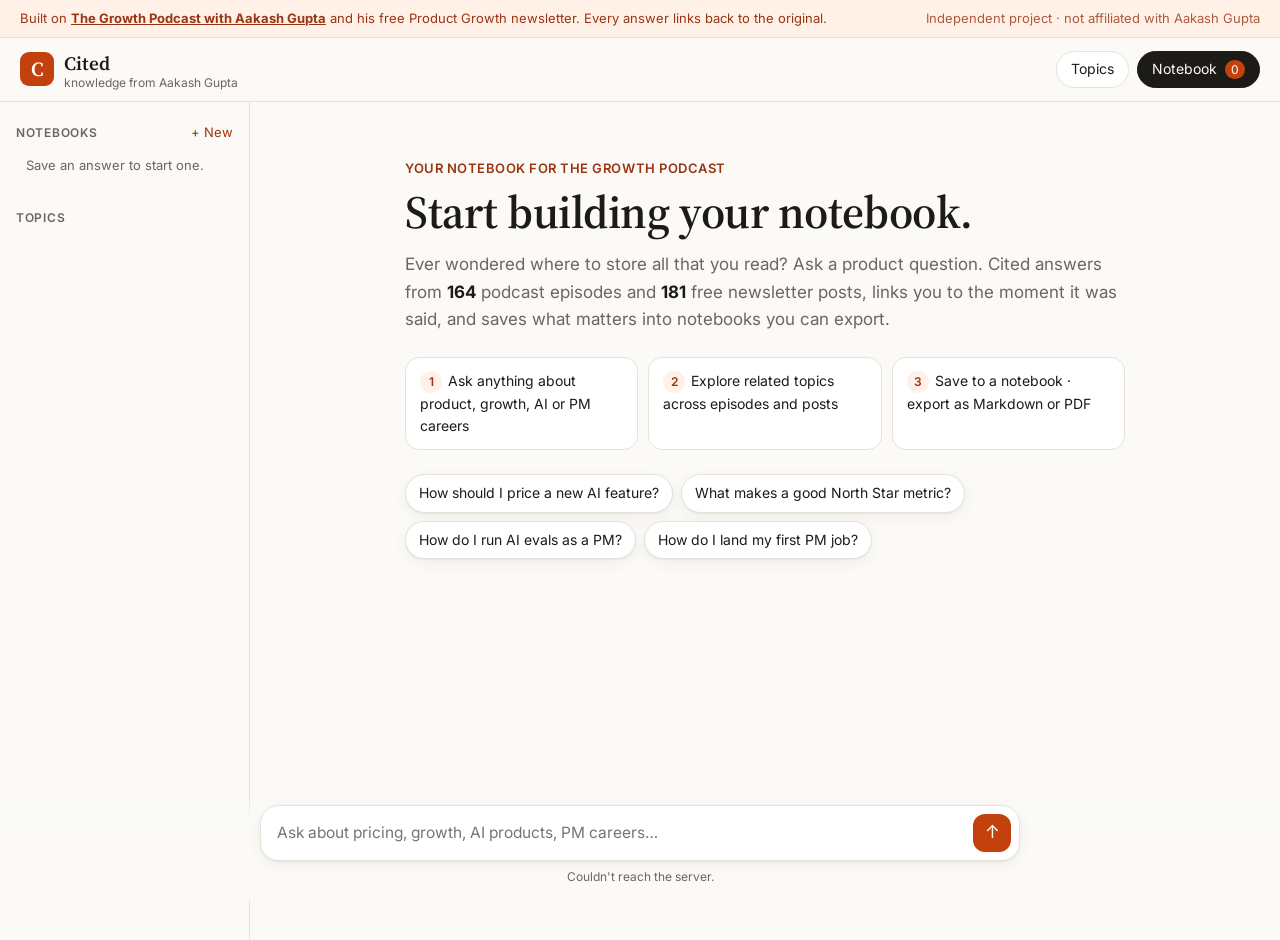
==== static/index.html @ a9e7f9dd "Add search, pre-generation pipeline, web app and Claude Code runbook - Hybrid search: BM25 + bge-sma" ====
<!doctype html>
<html lang="en">
<head>
  <meta charset="utf-8">
  <meta name="viewport" content="width=device-width, initial-scale=1">
  <title>Cited · knowledge from Aakash Gupta</title>
  <meta name="description" content="Ask product questions, get answers grounded in The Growth Podcast with Aakash Gupta and his free newsletter, and build notebooks you can export.">
  <link rel="preconnect" href="https://fonts.googleapis.com">
  <link href="https://fonts.googleapis.com/css2?family=Inter:wght@400;500;600;700&family=Source+Serif+4:opsz,wght@8..60,500;8..60,600&display=swap" rel="stylesheet">
  <link rel="stylesheet" href="/static/style.css">
</head>
<body>
  <div class="credit-bar" role="note">
    <span>Built on <a href="https://www.news.aakashg.com" target="_blank" rel="noopener"><strong>The Growth Podcast with Aakash Gupta</strong></a> and his free Product Growth newsletter. Every answer links back to the original.</span>
    <span class="credit-bar__aside">Independent project · not affiliated with Aakash Gupta</span>
  </div>

  <header class="topbar">
    <button class="icon-btn only-mobile" id="menuBtn" aria-label="Open menu">☰</button>
    <a class="brand" href="/" id="homeLink">
      <span class="brand__mark">C</span>
      <span class="brand__text"><span class="brand__name">Cited</span><span class="brand__sub">knowledge from Aakash Gupta</span></span>
    </a>
    <nav class="topbar__nav">
      <button class="pill-btn" id="topicsBtn">Topics</button>
      <button class="pill-btn pill-btn--primary" id="notebookBtn">Notebook <span class="count" id="nbCount">0</span></button>
    </nav>
  </header>

  <div class="layout">
    <aside class="sidebar" id="sidebar">
      <section>
        <div class="sidebar__head">
          <h2>Notebooks</h2>
          <button class="link-btn" id="newNotebookBtn">+ New</button>
        </div>
        <ul class="nb-list" id="nbList"></ul>
      </section>
      <section>
        <div class="sidebar__head"><h2>Topics</h2></div>
        <ul class="topic-list" id="topicList"></ul>
      </section>
    </aside>

    <main class="main" id="main">
      <section class="hero" id="hero">
        <p class="eyebrow">Your notebook for The Growth Podcast</p>
        <h1>Start building your notebook.</h1>
        <p class="hero__lede">Ever wondered where to store all that you read? Ask a product question. Cited answers from <strong id="statPods">164</strong> podcast episodes and <strong id="statPosts">181</strong> free newsletter posts, links you to the moment it was said, and saves what matters into notebooks you can export.</p>
        <div class="steps">
          <div class="step"><span>1</span>Ask anything about product, growth, AI or PM careers</div>
          <div class="step"><span>2</span>Explore related topics across episodes and posts</div>
          <div class="step"><span>3</span>Save to a notebook · export as Markdown or PDF</div>
        </div>
        <div class="starters" id="starters">
          <button class="chip">How should I price a new AI feature?</button>
          <button class="chip">What makes a good North Star metric?</button>
          <button class="chip">How do I run AI evals as a PM?</button>
          <button class="chip">How do I land my first PM job?</button>
        </div>
      </section>

      <section class="thread" id="thread" aria-live="polite"></section>
      <section class="topic-view" id="topicView" hidden></section>
    </main>

    <aside class="drawer" id="drawer" aria-label="Notebook" hidden>
      <div class="drawer__head">
        <input class="drawer__title" id="nbTitle" aria-label="Notebook name">
        <button class="icon-btn" id="closeDrawer" aria-label="Close notebook">✕</button>
      </div>
      <p class="drawer__meta" id="nbMeta"></p>
      <div class="drawer__entries" id="nbEntries"></div>
      <div class="drawer__foot">
        <button class="btn" id="exportMd">Export Markdown</button>
        <button class="btn btn--primary" id="exportPdf">Export PDF</button>
      </div>
      <p class="drawer__hint">Notebooks are saved in this browser. Export to keep a copy in Google Drive, Notion or your files.</p>
    </aside>
  </div>

  <form class="composer" id="composer">
    <div class="composer__inner">
      <textarea id="input" rows="1" placeholder="Ask about pricing, growth, AI products, PM careers…" aria-label="Your question" maxlength="1000"></textarea>
      <button class="send" type="submit" aria-label="Ask">↑</button>
    </div>
    <p class="composer__note" id="modeNote"></p>
  </form>

  <dialog class="dialog" id="saveDialog">
    <form method="dialog">
      <h3>Save to notebook</h3>
      <div id="saveChoices" class="save-choices"></div>
      <label class="field">Or start a new one<input id="newNbName" placeholder="e.g. Pricing research"></label>
      <menu>
        <button value="cancel" class="btn">Cancel</button>
        <button value="ok" class="btn btn--primary" id="saveConfirm">Save</button>
      </menu>
    </form>
  </dialog>

  <div class="toast" id="toast" role="status" hidden></div>
  <script src="/static/app.js"></script>
</body>
</html>
---- static/style.css ----
:root {
  --bg: #fbfaf7;
  --surface: #ffffff;
  --surface-2: #f3f1ec;
  --border: #e6e2da;
  --text: #1d1b18;
  --muted: #6b665e;
  --accent: #c2410c;
  --accent-soft: #fff1e8;
  --accent-text: #9a3412;
  --link: #1d5fa6;
  --ok: #15803d; --ok-soft: #e9f7ee;
  --warn: #b45309; --warn-soft: #fef5e4;
  --bad: #b91c1c; --bad-soft: #fdecec;
  --shadow: 0 1px 2px rgba(30, 25, 15, .06), 0 4px 16px rgba(30, 25, 15, .05);
  --radius: 14px;
  --serif: "Source Serif 4", Georgia, serif;
  --sans: Inter, system-ui, -apple-system, "Segoe UI", sans-serif;
  color-scheme: light;
}
@media (prefers-color-scheme: dark) {
  :root:not([data-theme="light"]) {
    --bg: #151412; --surface: #1d1c19; --surface-2: #26241f; --border: #34312b;
    --text: #f1eee8; --muted: #a39d92; --accent: #fb923c; --accent-soft: #3a2416; --accent-text: #fdba74;
    --link: #7cb4f0; --ok: #4ade80; --ok-soft: #173322; --warn: #fbbf24; --warn-soft: #382c12;
    --bad: #f87171; --bad-soft: #3b1a1a; --shadow: 0 1px 2px rgba(0,0,0,.4); color-scheme: dark;
  }
}
:root[data-theme="dark"] {
  --bg: #151412; --surface: #1d1c19; --surface-2: #26241f; --border: #34312b;
  --text: #f1eee8; --muted: #a39d92; --accent: #fb923c; --accent-soft: #3a2416; --accent-text: #fdba74;
  --link: #7cb4f0; --ok: #4ade80; --ok-soft: #173322; --warn: #fbbf24; --warn-soft: #382c12;
  --bad: #f87171; --bad-soft: #3b1a1a; --shadow: 0 1px 2px rgba(0,0,0,.4); color-scheme: dark;
}

* { box-sizing: border-box; }
html, body { margin: 0; }
body { background: var(--bg); color: var(--text); font: 15px/1.6 var(--sans); min-height: 100vh; }
a { color: var(--link); }
button { font: inherit; color: inherit; cursor: pointer; }
[hidden] { display: none !important; }

.credit-bar {
  display: flex; flex-wrap: wrap; gap: 4px 16px; justify-content: space-between;
  padding: 8px 20px; background: var(--accent-soft); color: var(--accent-text); font-size: 13px;
  border-bottom: 1px solid var(--border);
}
.credit-bar a { color: inherit; }
.credit-bar__aside { opacity: .8; }

.topbar {
  position: sticky; top: 0; z-index: 20; display: flex; align-items: center; gap: 12px;
  padding: 12px 20px; background: color-mix(in srgb, var(--bg) 92%, transparent);
  backdrop-filter: blur(8px); border-bottom: 1px solid var(--border);
}
.brand { display: flex; align-items: center; gap: 10px; text-decoration: none; color: var(--text); }
.brand__mark {
  width: 34px; height: 34px; border-radius: 9px; display: grid; place-items: center;
  background: var(--accent); color: #fff; font: 600 20px var(--serif);
}
.brand__text { display: flex; flex-direction: column; line-height: 1.1; }
.brand__name { font: 600 19px var(--serif); }
.brand__sub { font-size: 12px; color: var(--muted); }
.topbar__nav { margin-left: auto; display: flex; gap: 8px; }
.pill-btn {
  border: 1px solid var(--border); background: var(--surface); padding: 6px 14px; border-radius: 999px; font-size: 14px;
}
.pill-btn--primary { background: var(--text); color: var(--bg); border-color: var(--text); }
.count { display: inline-block; min-width: 20px; padding: 0 6px; margin-left: 4px; border-radius: 999px; background: var(--accent); color: #fff; font-size: 12px; }
.icon-btn { border: 0; background: transparent; font-size: 18px; padding: 4px 8px; border-radius: 8px; }
.icon-btn:hover { background: var(--surface-2); }
.link-btn { border: 0; background: none; color: var(--accent-text); font-size: 13px; padding: 0; }

.layout { display: grid; grid-template-columns: 250px minmax(0, 1fr); max-width: 1280px; margin: 0 auto; }
.layout.with-drawer { grid-template-columns: 250px minmax(0, 1fr) 360px; }

.sidebar { padding: 20px 16px 140px; border-right: 1px solid var(--border); position: sticky; top: 62px; height: calc(100vh - 62px); overflow-y: auto; }
.sidebar section + section { margin-top: 28px; }
.sidebar__head { display: flex; justify-content: space-between; align-items: baseline; margin-bottom: 8px; }
.sidebar h2 { font-size: 12px; letter-spacing: .06em; text-transform: uppercase; color: var(--muted); margin: 0; font-weight: 600; }
.nb-list, .topic-list { list-style: none; padding: 0; margin: 0; }
.nb-list button, .topic-list button {
  width: 100%; text-align: left; border: 0; background: none; padding: 7px 10px; border-radius: 8px;
  display: flex; justify-content: space-between; gap: 8px; font-size: 14px;
}
.nb-list button:hover, .topic-list button:hover { background: var(--surface-2); }
.nb-list button.active { background: var(--accent-soft); color: var(--accent-text); font-weight: 500; }
.topic-list small, .nb-list small { color: var(--muted); }
.empty-note { color: var(--muted); font-size: 13px; padding: 4px 10px; }

.main { padding: 32px 32px 180px; min-width: 0; }

.hero { max-width: 720px; margin: 24px auto 0; }
.eyebrow { color: var(--accent-text); font-weight: 600; font-size: 13px; letter-spacing: .04em; text-transform: uppercase; margin: 0 0 8px; }
.hero h1 { font: 600 clamp(32px, 5vw, 46px)/1.1 var(--serif); margin: 0 0 14px; letter-spacing: -.01em; }
.hero__lede { font-size: 17px; color: var(--muted); margin: 0 0 24px; }
.hero__lede strong { color: var(--text); }
.steps { display: grid; grid-template-columns: repeat(3, 1fr); gap: 10px; margin-bottom: 24px; }
.step { background: var(--surface); border: 1px solid var(--border); border-radius: var(--radius); padding: 12px 14px; font-size: 14px; }
.step span { display: inline-grid; place-items: center; width: 22px; height: 22px; border-radius: 50%; background: var(--accent-soft); color: var(--accent-text); font-weight: 600; font-size: 12px; margin-right: 6px; }
.starters { display: flex; flex-wrap: wrap; gap: 8px; }
.chip {
  border: 1px solid var(--border); background: var(--surface); padding: 7px 13px; border-radius: 999px;
  font-size: 14px; text-align: left; box-shadow: var(--shadow);
}
.chip:hover { border-color: var(--accent); }
.chip--topic { background: var(--accent-soft); color: var(--accent-text); border-color: transparent; box-shadow: none; }

.thread { max-width: 760px; margin: 0 auto; }
.q { font: 600 22px/1.3 var(--serif); margin: 36px 0 12px; }
.card { background: var(--surface); border: 1px solid var(--border); border-radius: var(--radius); box-shadow: var(--shadow); padding: 18px 20px; }
.answer-head { display: flex; flex-wrap: wrap; align-items: center; gap: 8px; margin-bottom: 10px; }
.conf { font-size: 12px; font-weight: 600; padding: 3px 10px; border-radius: 999px; }
.conf--high { background: var(--ok-soft); color: var(--ok); }
.conf--medium { background: var(--warn-soft); color: var(--warn); }
.conf--low { background: var(--bad-soft); color: var(--bad); }
.tag { font-size: 12px; color: var(--muted); }
.answer { font-size: 15.5px; }
.answer p { margin: 0 0 10px; }
.answer ul { margin: 0 0 10px; padding-left: 20px; }
.cite {
  display: inline-grid; place-items: center; min-width: 20px; height: 18px; padding: 0 5px; margin: 0 1px;
  border-radius: 5px; background: var(--surface-2); color: var(--accent-text); font-size: 11px; font-weight: 600;
  border: 0; vertical-align: 2px;
}
.cite:hover { background: var(--accent-soft); }
.cursor::after { content: "▍"; animation: blink 1s steps(2) infinite; color: var(--accent); }
@keyframes blink { 50% { opacity: 0; } }
.notice { border-radius: 10px; padding: 10px 12px; font-size: 14px; margin: 10px 0; }
.notice--warn { background: var(--warn-soft); color: var(--warn); }
.notice--info { background: var(--surface-2); color: var(--muted); }
.notice button { border: 0; background: none; color: var(--link); text-decoration: underline; padding: 0; }

.sources-title { font-size: 12px; letter-spacing: .06em; text-transform: uppercase; color: var(--muted); font-weight: 600; margin: 18px 0 8px; }
.sources { display: grid; gap: 8px; }
.src { border: 1px solid var(--border); border-radius: 12px; padding: 12px 14px; background: var(--bg); }
.src.flash { outline: 2px solid var(--accent); }
.src__top { display: flex; gap: 8px; align-items: flex-start; }
.src__n { flex: none; width: 22px; height: 22px; border-radius: 6px; background: var(--surface-2); display: grid; place-items: center; font-size: 12px; font-weight: 600; }
.src__title { font-weight: 600; font-size: 14px; line-height: 1.35; }
.src__meta { font-size: 12.5px; color: var(--muted); }
.src__kind { font-size: 11px; font-weight: 600; text-transform: uppercase; letter-spacing: .05em; color: var(--accent-text); }
.src__text { font-size: 14px; color: var(--muted); margin: 8px 0 8px 30px; display: -webkit-box; -webkit-line-clamp: 3; -webkit-box-orient: vertical; overflow: hidden; }
.src__text.open { -webkit-line-clamp: unset; }
.src__actions { display: flex; flex-wrap: wrap; gap: 6px 14px; margin-left: 30px; font-size: 13px; }
.src__actions a, .src__actions button { border: 0; background: none; padding: 0; color: var(--link); text-decoration: none; font-size: 13px; }
.src__actions a:hover, .src__actions button:hover { text-decoration: underline; }

.followup { margin-top: 14px; display: grid; gap: 10px; }
.followup .card { padding: 14px 16px; }
.followup h4 { margin: 0 0 8px; font-size: 14px; }
.followup .chips { display: flex; flex-wrap: wrap; gap: 6px; }
.followup .chip { box-shadow: none; font-size: 13.5px; }
.save-row { display: flex; flex-wrap: wrap; gap: 8px; align-items: center; }
.btn { border: 1px solid var(--border); background: var(--surface); padding: 7px 14px; border-radius: 10px; font-size: 14px; }
.btn:hover { border-color: var(--muted); }
.btn--primary { background: var(--accent); border-color: var(--accent); color: #fff; }
.btn--primary:hover { filter: brightness(1.05); border-color: var(--accent); }
.btn--ghost { border-color: transparent; background: none; color: var(--muted); }
.more-list { margin: 6px 0 0; padding: 0; list-style: none; font-size: 14px; }
.more-list li { padding: 3px 0; }

.topic-view { max-width: 760px; margin: 0 auto; }
.topic-view h1 { font: 600 34px/1.15 var(--serif); margin: 8px 0 6px; }
.topic-view .desc { color: var(--muted); margin: 0 0 16px; }
.topic-actions { display: flex; flex-wrap: wrap; gap: 8px; margin-bottom: 20px; }
.persp { margin: 0 0 12px; }
.persp p { margin: 0 0 4px; }

.drawer {
  border-left: 1px solid var(--border); background: var(--surface); position: sticky; top: 62px;
  height: calc(100vh - 62px); display: flex; flex-direction: column; padding: 16px;
}
.drawer__head { display: flex; gap: 6px; align-items: center; }
.drawer__title { flex: 1; font: 600 18px var(--serif); border: 1px solid transparent; background: none; padding: 4px 6px; border-radius: 8px; color: var(--text); min-width: 0; }
.drawer__title:hover, .drawer__title:focus { border-color: var(--border); outline: none; }
.drawer__meta { font-size: 12.5px; color: var(--muted); margin: 2px 6px 10px; }
.drawer__entries { flex: 1; overflow-y: auto; display: grid; gap: 10px; align-content: start; padding-bottom: 12px; }
.entry { border: 1px solid var(--border); border-radius: 12px; padding: 10px 12px; background: var(--bg); font-size: 13.5px; }
.entry__kind { font-size: 11px; text-transform: uppercase; letter-spacing: .05em; color: var(--accent-text); font-weight: 600; }
.entry__title { font-weight: 600; margin: 2px 0 4px; }
.entry__body { color: var(--muted); display: -webkit-box; -webkit-line-clamp: 4; -webkit-box-orient: vertical; overflow: hidden; }
.entry textarea { width: 100%; margin-top: 6px; border: 1px solid var(--border); border-radius: 8px; padding: 6px 8px; font: inherit; font-size: 13px; background: var(--surface); color: var(--text); resize: vertical; }
.entry__actions { display: flex; justify-content: flex-end; }
.entry__actions button { border: 0; background: none; color: var(--muted); font-size: 12px; }
.drawer__foot { display: grid; grid-template-columns: 1fr 1fr; gap: 8px; padding-top: 10px; border-top: 1px solid var(--border); }
.drawer__hint { font-size: 12px; color: var(--muted); margin: 8px 2px 0; }
.drawer__empty { color: var(--muted); font-size: 14px; padding: 18px 6px; text-align: center; }

.composer { position: fixed; left: 0; right: 0; bottom: 0; padding: 12px 16px 14px; background: linear-gradient(to top, var(--bg) 70%, transparent); z-index: 15; }
.composer__inner {
  max-width: 760px; margin: 0 auto; display: flex; gap: 8px; align-items: flex-end;
  background: var(--surface); border: 1px solid var(--border); border-radius: 18px; padding: 8px 8px 8px 16px; box-shadow: var(--shadow);
}
.composer textarea { flex: 1; border: 0; outline: 0; resize: none; font: inherit; font-size: 15.5px; background: none; color: var(--text); padding: 6px 0; max-height: 160px; }
.send { width: 38px; height: 38px; border-radius: 12px; border: 0; background: var(--accent); color: #fff; font-size: 18px; flex: none; }
.send:disabled { opacity: .5; cursor: default; }
.composer__note { max-width: 760px; margin: 6px auto 0; text-align: center; font-size: 12px; color: var(--muted); }

.dialog { border: 1px solid var(--border); border-radius: var(--radius); background: var(--surface); color: var(--text); padding: 20px; width: min(420px, calc(100vw - 32px)); box-shadow: var(--shadow); }
.dialog::backdrop { background: rgba(20, 15, 10, .35); }
.dialog h3 { margin: 0 0 12px; font: 600 20px var(--serif); }
.save-choices { display: grid; gap: 6px; margin-bottom: 12px; max-height: 240px; overflow-y: auto; }
.save-choices label { display: flex; gap: 8px; align-items: center; padding: 8px 10px; border: 1px solid var(--border); border-radius: 10px; font-size: 14px; }
.field { display: grid; gap: 4px; font-size: 13px; color: var(--muted); }
.field input { border: 1px solid var(--border); border-radius: 10px; padding: 8px 10px; font: inherit; font-size: 14px; background: var(--bg); color: var(--text); }
.dialog menu { display: flex; justify-content: flex-end; gap: 8px; padding: 0; margin: 16px 0 0; }

.toast { position: fixed; bottom: 96px; left: 50%; transform: translateX(-50%); background: var(--text); color: var(--bg); padding: 9px 16px; border-radius: 999px; font-size: 14px; z-index: 50; }
.spinner { display: inline-block; width: 14px; height: 14px; border: 2px solid var(--border); border-top-color: var(--accent); border-radius: 50%; animation: spin .8s linear infinite; vertical-align: -2px; margin-right: 6px; }
@keyframes spin { to { transform: rotate(360deg); } }

.only-mobile { display: none; }
@media (max-width: 1100px) {
  .layout.with-drawer { grid-template-columns: 220px minmax(0, 1fr); }
  .drawer { position: fixed; right: 0; top: 0; bottom: 0; width: min(380px, 100vw); height: 100vh; z-index: 40; box-shadow: -8px 0 24px rgba(0,0,0,.12); }
}
@media (max-width: 760px) {
  .only-mobile { display: inline-block; }
  .layout, .layout.with-drawer { grid-template-columns: minmax(0, 1fr); }
  .sidebar { display: none; position: fixed; inset: 0 auto 0 0; width: 280px; z-index: 45; background: var(--surface); top: 0; height: 100vh; box-shadow: 8px 0 24px rgba(0,0,0,.12); }
  .sidebar.open { display: block; }
  .main { padding: 20px 16px 170px; }
  .steps { grid-template-columns: 1fr; }
  .brand__sub { display: none; }
  .credit-bar { padding: 8px 16px; }
  .topbar { padding: 10px 16px; }
  .src__text, .src__actions { margin-left: 0; }
}
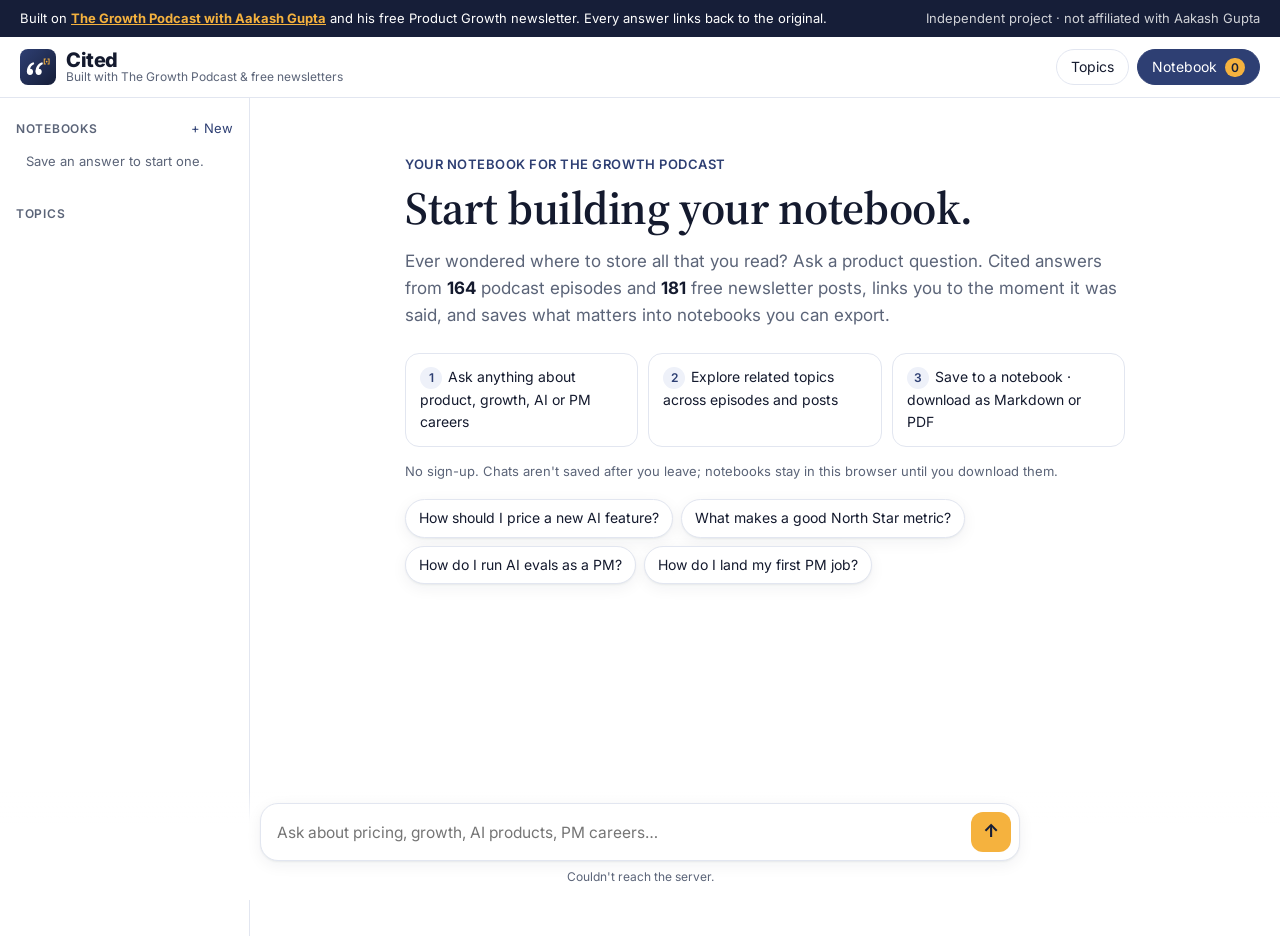
==== commit 3dcae7f4: "Add anonymous usage analytics and admin dashboard; navy-gold-white brand - Events: visit, ask (topic" ====
--- a/static/index.html
+++ b/static/index.html
@@ -8,18 +8,20 @@
   <link rel="preconnect" href="https://fonts.googleapis.com">
   <link href="https://fonts.googleapis.com/css2?family=Inter:wght@400;500;600;700&family=Source+Serif+4:opsz,wght@8..60,500;8..60,600&display=swap" rel="stylesheet">
   <link rel="stylesheet" href="/static/style.css">
+  <link rel="icon" type="image/svg+xml" href="/static/logo-mark.svg">
+  <meta name="theme-color" content="#161E38">
 </head>
 <body>
   <div class="credit-bar" role="note">
-    <span>Built on <a href="https://www.news.aakashg.com" target="_blank" rel="noopener"><strong>The Growth Podcast with Aakash Gupta</strong></a> and his free Product Growth newsletter. Every answer links back to the original.</span>
+    <span>Built on <a href="https://www.news.aakashg.com" target="_blank" rel="noopener"><strong>The Growth Podcast with Aakash Gupta</strong></a><span class="credit-bar__more"> and his free Product Growth newsletter. Every answer links back to the original</span>.</span>
     <span class="credit-bar__aside">Independent project · not affiliated with Aakash Gupta</span>
   </div>
 
   <header class="topbar">
     <button class="icon-btn only-mobile" id="menuBtn" aria-label="Open menu">☰</button>
     <a class="brand" href="/" id="homeLink">
-      <span class="brand__mark">C</span>
-      <span class="brand__text"><span class="brand__name">Cited</span><span class="brand__sub">knowledge from Aakash Gupta</span></span>
+      <img class="brand__mark" src="/static/logo-mark.svg" alt="" width="36" height="36">
+      <span class="brand__text"><span class="brand__name">Cited</span><span class="brand__sub">Built with The Growth Podcast &amp; free newsletters</span></span>
     </a>
     <nav class="topbar__nav">
       <button class="pill-btn" id="topicsBtn">Topics</button>
@@ -50,8 +52,9 @@
         <div class="steps">
           <div class="step"><span>1</span>Ask anything about product, growth, AI or PM careers</div>
           <div class="step"><span>2</span>Explore related topics across episodes and posts</div>
-          <div class="step"><span>3</span>Save to a notebook · export as Markdown or PDF</div>
+          <div class="step"><span>3</span>Save to a notebook · download as Markdown or PDF</div>
         </div>
+        <p class="hero__note">No sign-up. Chats aren't saved after you leave; notebooks stay in this browser until you download them.</p>
         <div class="starters" id="starters">
           <button class="chip">How should I price a new AI feature?</button>
           <button class="chip">What makes a good North Star metric?</button>
@@ -75,7 +78,7 @@
         <button class="btn" id="exportMd">Export Markdown</button>
         <button class="btn btn--primary" id="exportPdf">Export PDF</button>
       </div>
-      <p class="drawer__hint">Notebooks are saved in this browser. Export to keep a copy in Google Drive, Notion or your files.</p>
+      <p class="drawer__hint"><strong>No account needed.</strong> Notebooks stay in this browser only: they won't appear on other devices, and clearing browser data deletes them. Export to keep a copy in Google Drive, Notion or your files.</p>
     </aside>
   </div>
 
--- a/static/style.css
+++ b/static/style.css
@@ -1,18 +1,25 @@
+/* Brand: navy, gold and white, from the Cited logo (navy #2E3F73 → #161E38, gold #F5B23E).
+   Gold is never used for text on white (1.9:1); it is a fill with navy text on it. */
 :root {
-  --bg: #fbfaf7;
+  --bg: #ffffff;
   --surface: #ffffff;
-  --surface-2: #f3f1ec;
-  --border: #e6e2da;
-  --text: #1d1b18;
-  --muted: #6b665e;
-  --accent: #c2410c;
-  --accent-soft: #fff1e8;
-  --accent-text: #9a3412;
-  --link: #1d5fa6;
+  --surface-2: #f4f6fb;
+  --border: #e2e6f0;
+  --text: #141a2e;
+  --muted: #5b6478;
+  --navy: #2E3F73;
+  --navy-deep: #161E38;
+  --gold: #F5B23E;
+  --gold-soft: #fdf3dc;
+  --accent: #2E3F73;          /* primary buttons */
+  --on-accent: #ffffff;
+  --accent-soft: #eef1f9;
+  --accent-text: #2E3F73;
+  --link: #2350b8;
   --ok: #15803d; --ok-soft: #e9f7ee;
   --warn: #b45309; --warn-soft: #fef5e4;
   --bad: #b91c1c; --bad-soft: #fdecec;
-  --shadow: 0 1px 2px rgba(30, 25, 15, .06), 0 4px 16px rgba(30, 25, 15, .05);
+  --shadow: 0 1px 2px rgba(22, 30, 56, .06), 0 4px 16px rgba(22, 30, 56, .06);
   --radius: 14px;
   --serif: "Source Serif 4", Georgia, serif;
   --sans: Inter, system-ui, -apple-system, "Segoe UI", sans-serif;
@@ -20,17 +27,17 @@
 }
 @media (prefers-color-scheme: dark) {
   :root:not([data-theme="light"]) {
-    --bg: #151412; --surface: #1d1c19; --surface-2: #26241f; --border: #34312b;
-    --text: #f1eee8; --muted: #a39d92; --accent: #fb923c; --accent-soft: #3a2416; --accent-text: #fdba74;
-    --link: #7cb4f0; --ok: #4ade80; --ok-soft: #173322; --warn: #fbbf24; --warn-soft: #382c12;
-    --bad: #f87171; --bad-soft: #3b1a1a; --shadow: 0 1px 2px rgba(0,0,0,.4); color-scheme: dark;
+    --bg: #0f1428; --surface: #161E38; --surface-2: #1e2847; --border: #2b375e;
+    --text: #f3f5fb; --muted: #a7b0c8; --accent: #F5B23E; --on-accent: #161E38; --accent-soft: #232c4d;
+    --accent-text: #F5B23E; --gold-soft: #2c2a26; --link: #8fb0ff; --ok: #4ade80; --ok-soft: #173322;
+    --warn: #fbbf24; --warn-soft: #382c12; --bad: #f87171; --bad-soft: #3b1a1a; --shadow: 0 1px 2px rgba(0,0,0,.4); color-scheme: dark;
   }
 }
 :root[data-theme="dark"] {
-  --bg: #151412; --surface: #1d1c19; --surface-2: #26241f; --border: #34312b;
-  --text: #f1eee8; --muted: #a39d92; --accent: #fb923c; --accent-soft: #3a2416; --accent-text: #fdba74;
-  --link: #7cb4f0; --ok: #4ade80; --ok-soft: #173322; --warn: #fbbf24; --warn-soft: #382c12;
-  --bad: #f87171; --bad-soft: #3b1a1a; --shadow: 0 1px 2px rgba(0,0,0,.4); color-scheme: dark;
+  --bg: #0f1428; --surface: #161E38; --surface-2: #1e2847; --border: #2b375e;
+  --text: #f3f5fb; --muted: #a7b0c8; --accent: #F5B23E; --on-accent: #161E38; --accent-soft: #232c4d;
+  --accent-text: #F5B23E; --gold-soft: #2c2a26; --link: #8fb0ff; --ok: #4ade80; --ok-soft: #173322;
+  --warn: #fbbf24; --warn-soft: #382c12; --bad: #f87171; --bad-soft: #3b1a1a; --shadow: 0 1px 2px rgba(0,0,0,.4); color-scheme: dark;
 }
 
 * { box-sizing: border-box; }
@@ -42,10 +49,9 @@
 
 .credit-bar {
   display: flex; flex-wrap: wrap; gap: 4px 16px; justify-content: space-between;
-  padding: 8px 20px; background: var(--accent-soft); color: var(--accent-text); font-size: 13px;
-  border-bottom: 1px solid var(--border);
-}
-.credit-bar a { color: inherit; }
+  padding: 8px 20px; background: var(--navy-deep); color: #ffffff; font-size: 13px;
+}
+.credit-bar a { color: var(--gold); }
 .credit-bar__aside { opacity: .8; }
 
 .topbar {
@@ -54,25 +60,22 @@
   backdrop-filter: blur(8px); border-bottom: 1px solid var(--border);
 }
 .brand { display: flex; align-items: center; gap: 10px; text-decoration: none; color: var(--text); }
-.brand__mark {
-  width: 34px; height: 34px; border-radius: 9px; display: grid; place-items: center;
-  background: var(--accent); color: #fff; font: 600 20px var(--serif);
-}
+.brand__mark { width: 36px; height: 36px; flex: none; display: block; }
 .brand__text { display: flex; flex-direction: column; line-height: 1.1; }
-.brand__name { font: 600 19px var(--serif); }
+.brand__name { font: 800 20px/1 var(--sans); letter-spacing: -.02em; }
 .brand__sub { font-size: 12px; color: var(--muted); }
 .topbar__nav { margin-left: auto; display: flex; gap: 8px; }
 .pill-btn {
   border: 1px solid var(--border); background: var(--surface); padding: 6px 14px; border-radius: 999px; font-size: 14px;
 }
-.pill-btn--primary { background: var(--text); color: var(--bg); border-color: var(--text); }
-.count { display: inline-block; min-width: 20px; padding: 0 6px; margin-left: 4px; border-radius: 999px; background: var(--accent); color: #fff; font-size: 12px; }
+.pill-btn--primary { background: var(--accent); color: var(--on-accent); border-color: var(--accent); }
+.count { display: inline-block; min-width: 20px; padding: 0 6px; margin-left: 4px; border-radius: 999px; background: var(--gold); color: var(--navy-deep); font-weight: 600; font-size: 12px; }
 .icon-btn { border: 0; background: transparent; font-size: 18px; padding: 4px 8px; border-radius: 8px; }
 .icon-btn:hover { background: var(--surface-2); }
 .link-btn { border: 0; background: none; color: var(--accent-text); font-size: 13px; padding: 0; }
 
 .layout { display: grid; grid-template-columns: 250px minmax(0, 1fr); max-width: 1280px; margin: 0 auto; }
-.layout.with-drawer { grid-template-columns: 250px minmax(0, 1fr) 360px; }
+.layout.with-drawer { padding-right: 360px; max-width: calc(1280px + 360px); }
 
 .sidebar { padding: 20px 16px 140px; border-right: 1px solid var(--border); position: sticky; top: 62px; height: calc(100vh - 62px); overflow-y: auto; }
 .sidebar section + section { margin-top: 28px; }
@@ -98,6 +101,7 @@
 .steps { display: grid; grid-template-columns: repeat(3, 1fr); gap: 10px; margin-bottom: 24px; }
 .step { background: var(--surface); border: 1px solid var(--border); border-radius: var(--radius); padding: 12px 14px; font-size: 14px; }
 .step span { display: inline-grid; place-items: center; width: 22px; height: 22px; border-radius: 50%; background: var(--accent-soft); color: var(--accent-text); font-weight: 600; font-size: 12px; margin-right: 6px; }
+.hero__note { font-size: 13px; color: var(--muted); margin: -10px 0 18px; }
 .starters { display: flex; flex-wrap: wrap; gap: 8px; }
 .chip {
   border: 1px solid var(--border); background: var(--surface); padding: 7px 13px; border-radius: 999px;
@@ -120,10 +124,10 @@
 .answer ul { margin: 0 0 10px; padding-left: 20px; }
 .cite {
   display: inline-grid; place-items: center; min-width: 20px; height: 18px; padding: 0 5px; margin: 0 1px;
-  border-radius: 5px; background: var(--surface-2); color: var(--accent-text); font-size: 11px; font-weight: 600;
+  border-radius: 5px; background: var(--gold-soft); color: var(--accent-text); font-size: 11px; font-weight: 600;
   border: 0; vertical-align: 2px;
 }
-.cite:hover { background: var(--accent-soft); }
+.cite:hover { background: var(--gold); color: var(--navy-deep); }
 .cursor::after { content: "▍"; animation: blink 1s steps(2) infinite; color: var(--accent); }
 @keyframes blink { 50% { opacity: 0; } }
 .notice { border-radius: 10px; padding: 10px 12px; font-size: 14px; margin: 10px 0; }
@@ -154,7 +158,7 @@
 .save-row { display: flex; flex-wrap: wrap; gap: 8px; align-items: center; }
 .btn { border: 1px solid var(--border); background: var(--surface); padding: 7px 14px; border-radius: 10px; font-size: 14px; }
 .btn:hover { border-color: var(--muted); }
-.btn--primary { background: var(--accent); border-color: var(--accent); color: #fff; }
+.btn--primary { background: var(--accent); border-color: var(--accent); color: var(--on-accent); }
 .btn--primary:hover { filter: brightness(1.05); border-color: var(--accent); }
 .btn--ghost { border-color: transparent; background: none; color: var(--muted); }
 .more-list { margin: 6px 0 0; padding: 0; list-style: none; font-size: 14px; }
@@ -168,8 +172,8 @@
 .persp p { margin: 0 0 4px; }
 
 .drawer {
-  border-left: 1px solid var(--border); background: var(--surface); position: sticky; top: 62px;
-  height: calc(100vh - 62px); display: flex; flex-direction: column; padding: 16px;
+  border-left: 1px solid var(--border); background: var(--surface); position: fixed; right: 0; top: 62px; bottom: 0;
+  width: 360px; z-index: 30; display: flex; flex-direction: column; padding: 16px;
 }
 .drawer__head { display: flex; gap: 6px; align-items: center; }
 .drawer__title { flex: 1; font: 600 18px var(--serif); border: 1px solid transparent; background: none; padding: 4px 6px; border-radius: 8px; color: var(--text); min-width: 0; }
@@ -193,8 +197,9 @@
   background: var(--surface); border: 1px solid var(--border); border-radius: 18px; padding: 8px 8px 8px 16px; box-shadow: var(--shadow);
 }
 .composer textarea { flex: 1; border: 0; outline: 0; resize: none; font: inherit; font-size: 15.5px; background: none; color: var(--text); padding: 6px 0; max-height: 160px; }
-.send { width: 38px; height: 38px; border-radius: 12px; border: 0; background: var(--accent); color: #fff; font-size: 18px; flex: none; }
+.send { width: 40px; height: 40px; border-radius: 12px; border: 0; background: var(--gold); color: var(--navy-deep); font-weight: 700; font-size: 18px; flex: none; }
 .send:disabled { opacity: .5; cursor: default; }
+body.drawer-open .composer { right: 360px; }
 .composer__note { max-width: 760px; margin: 6px auto 0; text-align: center; font-size: 12px; color: var(--muted); }
 
 .dialog { border: 1px solid var(--border); border-radius: var(--radius); background: var(--surface); color: var(--text); padding: 20px; width: min(420px, calc(100vw - 32px)); box-shadow: var(--shadow); }
@@ -212,18 +217,24 @@
 
 .only-mobile { display: none; }
 @media (max-width: 1100px) {
-  .layout.with-drawer { grid-template-columns: 220px minmax(0, 1fr); }
-  .drawer { position: fixed; right: 0; top: 0; bottom: 0; width: min(380px, 100vw); height: 100vh; z-index: 40; box-shadow: -8px 0 24px rgba(0,0,0,.12); }
+  body.drawer-open .composer { right: 0; }
+  .drawer__foot { padding-bottom: 4px; }
+  .layout.with-drawer { padding-right: 0; }
+  .drawer { top: 0; width: min(380px, 100vw); z-index: 40; box-shadow: -8px 0 24px rgba(0,0,0,.12); }
 }
 @media (max-width: 760px) {
   .only-mobile { display: inline-block; }
-  .layout, .layout.with-drawer { grid-template-columns: minmax(0, 1fr); }
+  .layout { grid-template-columns: minmax(0, 1fr); }
   .sidebar { display: none; position: fixed; inset: 0 auto 0 0; width: 280px; z-index: 45; background: var(--surface); top: 0; height: 100vh; box-shadow: 8px 0 24px rgba(0,0,0,.12); }
   .sidebar.open { display: block; }
   .main { padding: 20px 16px 170px; }
   .steps { grid-template-columns: 1fr; }
-  .brand__sub { display: none; }
-  .credit-bar { padding: 8px 16px; }
+  .brand__sub { font-size: 10.5px; line-height: 1.25; max-width: 170px; }
+  .credit-bar { padding: 6px 16px; font-size: 12px; }
+  .credit-bar__more { display: none; }
+  .credit-bar__aside::before { content: ""; }
+  #topicsBtn { display: none; }
+  .brand__mark { width: 32px; height: 32px; }
   .topbar { padding: 10px 16px; }
   .src__text, .src__actions { margin-left: 0; }
 }
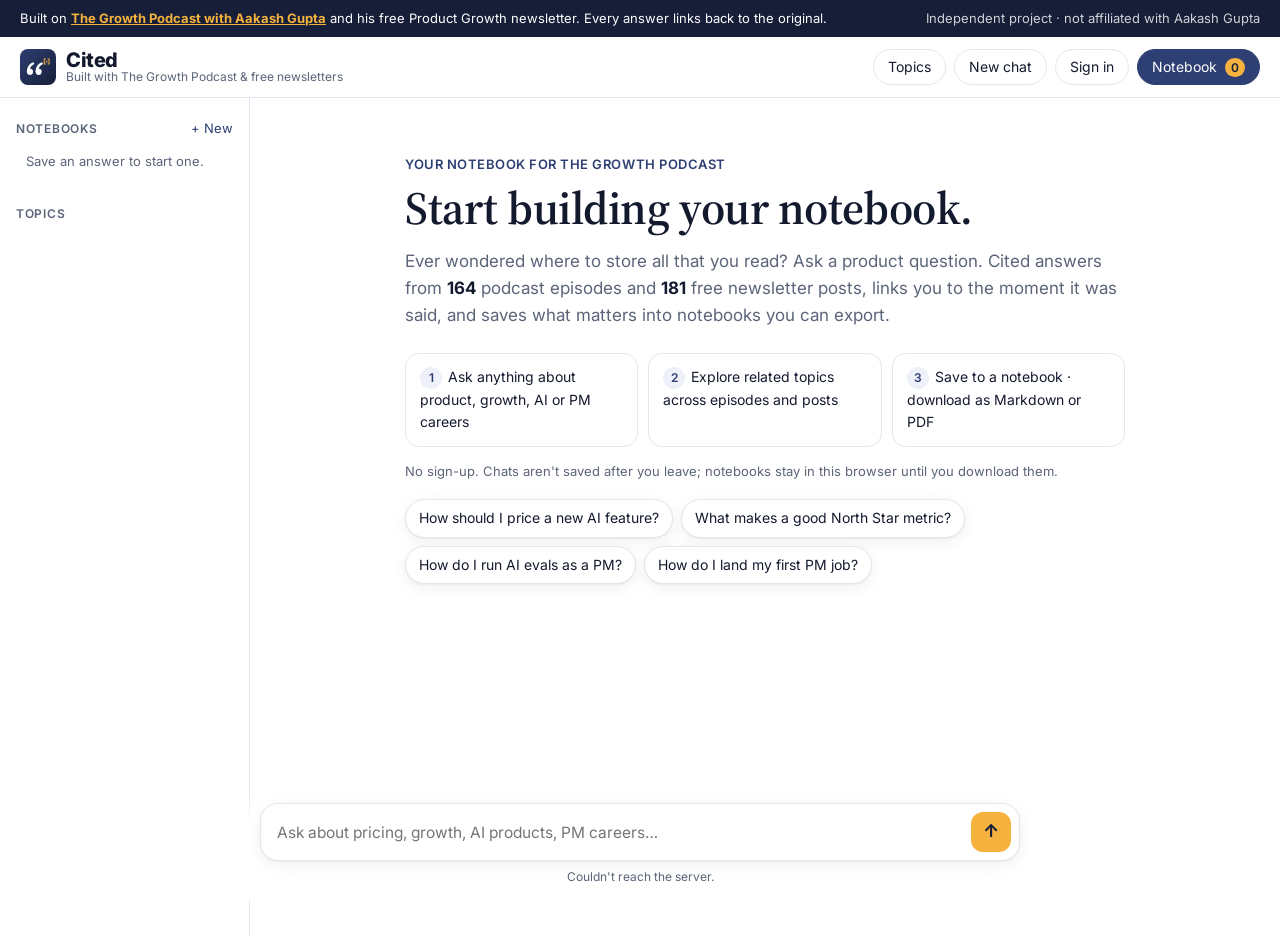
==== commit 5cc4864b: "Add email + code sign-in, synced notebooks and chats, free-tier limits - Sign-in by emailed 6-digit " ====
--- a/static/index.html
+++ b/static/index.html
@@ -25,6 +25,8 @@
     </a>
     <nav class="topbar__nav">
       <button class="pill-btn" id="topicsBtn">Topics</button>
+      <button class="pill-btn" id="newChatBtn" title="Start a new chat">New chat</button>
+      <button class="pill-btn" id="accountBtn">Sign in</button>
       <button class="pill-btn pill-btn--primary" id="notebookBtn">Notebook <span class="count" id="nbCount">0</span></button>
     </nav>
   </header>
@@ -37,6 +39,10 @@
           <button class="link-btn" id="newNotebookBtn">+ New</button>
         </div>
         <ul class="nb-list" id="nbList"></ul>
+      </section>
+      <section id="chatsSection" hidden>
+        <div class="sidebar__head"><h2>Saved chats</h2></div>
+        <ul class="nb-list" id="chatList"></ul>
       </section>
       <section>
         <div class="sidebar__head"><h2>Topics</h2></div>
@@ -75,10 +81,11 @@
       <p class="drawer__meta" id="nbMeta"></p>
       <div class="drawer__entries" id="nbEntries"></div>
       <div class="drawer__foot">
-        <button class="btn" id="exportMd">Export Markdown</button>
-        <button class="btn btn--primary" id="exportPdf">Export PDF</button>
+        <button class="btn" id="exportMd">Download .md</button>
+        <button class="btn" id="exportPdf">Download PDF</button>
+        <button class="btn btn--primary drawer__wide" id="emailNb">Email me this notebook</button>
       </div>
-      <p class="drawer__hint"><strong>No account needed.</strong> Notebooks stay in this browser only: they won't appear on other devices, and clearing browser data deletes them. Export to keep a copy in Google Drive, Notion or your files.</p>
+      <p class="drawer__hint" id="drawerHint"></p>
     </aside>
   </div>
 
@@ -87,7 +94,7 @@
       <textarea id="input" rows="1" placeholder="Ask about pricing, growth, AI products, PM careers…" aria-label="Your question" maxlength="1000"></textarea>
       <button class="send" type="submit" aria-label="Ask">↑</button>
     </div>
-    <p class="composer__note" id="modeNote"></p>
+    <p class="composer__note"><span id="usage"></span> <span id="modeNote"></span></p>
   </form>
 
   <dialog class="dialog" id="saveDialog">
@@ -102,6 +109,61 @@
     </form>
   </dialog>
 
+  <dialog class="dialog" id="signinDialog">
+    <form method="dialog" id="signinForm">
+      <h3 id="signinTitle">Sign in to Cited</h3>
+      <p class="tag" id="signinLede">Keep your chats and notebooks on every device. No password: we email you a 6-digit code.</p>
+      <div id="signinEmailStep">
+        <label class="field">Email<input id="signinEmail" type="email" autocomplete="email" placeholder="you@example.com"></label>
+      </div>
+      <div id="signinCodeStep" hidden>
+        <label class="field">Code from the email<input id="signinCode" inputmode="numeric" autocomplete="one-time-code" maxlength="7" placeholder="123456"></label>
+        <p class="tag" id="signinSentTo"></p>
+      </div>
+      <p class="err-text" id="signinErr"></p>
+      <menu>
+        <button type="button" class="btn" data-close="signinDialog">Cancel</button>
+        <button class="btn btn--primary" id="signinNext" value="next">Email me a code</button>
+      </menu>
+    </form>
+  </dialog>
+
+  <dialog class="dialog" id="emailDialog">
+    <form method="dialog" id="emailForm">
+      <h3>Email this notebook</h3>
+      <p class="tag" id="emailLede"></p>
+      <label class="field" id="emailField">Send to<input id="emailTo" type="email" autocomplete="email" placeholder="you@example.com"></label>
+      <div id="emailCodeStep" hidden>
+        <p class="tag">Sent. <strong>Optional:</strong> the email also has a 6-digit code. Enter it to keep your notebooks and chats on every device.</p>
+        <label class="field">Code<input id="emailCode" inputmode="numeric" autocomplete="one-time-code" maxlength="7" placeholder="123456"></label>
+      </div>
+      <p class="err-text" id="emailErr"></p>
+      <menu>
+        <button type="button" class="btn" id="emailCancel" data-close="emailDialog">Cancel</button>
+        <button class="btn btn--primary" id="emailNext" value="next">Send PDF</button>
+      </menu>
+    </form>
+  </dialog>
+
+  <dialog class="dialog" id="accountDialog">
+    <form method="dialog">
+      <h3>Your account</h3>
+      <p id="accountInfo"></p>
+      <menu>
+        <button value="signout" class="btn" id="signoutBtn">Sign out</button>
+        <button value="cancel" class="btn btn--primary">Close</button>
+      </menu>
+    </form>
+  </dialog>
+
+  <div class="prompt-card" id="promptCard" hidden>
+    <p><strong>Keep these notebooks on every device.</strong> Sign in with your email: no password, just a code.</p>
+    <div class="save-row">
+      <button class="btn btn--primary" id="promptSignin">Sign in</button>
+      <button class="btn btn--ghost" id="promptLater">Not now</button>
+    </div>
+  </div>
+
   <div class="toast" id="toast" role="status" hidden></div>
   <script src="/static/app.js"></script>
 </body>
--- a/static/style.css
+++ b/static/style.css
@@ -172,8 +172,8 @@
 .persp p { margin: 0 0 4px; }
 
 .drawer {
-  border-left: 1px solid var(--border); background: var(--surface); position: fixed; right: 0; top: 62px; bottom: 0;
-  width: 360px; z-index: 30; display: flex; flex-direction: column; padding: 16px;
+  border-left: 1px solid var(--border); background: var(--surface); position: fixed; right: 0; top: 0; bottom: 0;
+  width: 360px; z-index: 40; display: flex; flex-direction: column; padding: 16px; box-shadow: -8px 0 24px rgba(22, 30, 56, .08);
 }
 .drawer__head { display: flex; gap: 6px; align-items: center; }
 .drawer__title { flex: 1; font: 600 18px var(--serif); border: 1px solid transparent; background: none; padding: 4px 6px; border-radius: 8px; color: var(--text); min-width: 0; }
@@ -186,6 +186,11 @@
 .entry__body { color: var(--muted); display: -webkit-box; -webkit-line-clamp: 4; -webkit-box-orient: vertical; overflow: hidden; }
 .entry textarea { width: 100%; margin-top: 6px; border: 1px solid var(--border); border-radius: 8px; padding: 6px 8px; font: inherit; font-size: 13px; background: var(--surface); color: var(--text); resize: vertical; }
 .entry__actions { display: flex; justify-content: flex-end; }
+.entry--new { border-color: var(--gold); background: var(--gold-soft); }
+.entry__why { font-size: 12px; color: var(--muted); margin-bottom: 2px; }
+.auto-toggle { display: flex; gap: 8px; align-items: flex-start; font-size: 12.5px; color: var(--muted); padding: 2px 4px 6px; }
+.auto-toggle input { margin-top: 3px; accent-color: var(--navy); }
+.new-dot { color: var(--accent-text); font-size: 12px; font-weight: 600; }
 .entry__actions button { border: 0; background: none; color: var(--muted); font-size: 12px; }
 .drawer__foot { display: grid; grid-template-columns: 1fr 1fr; gap: 8px; padding-top: 10px; border-top: 1px solid var(--border); }
 .drawer__hint { font-size: 12px; color: var(--muted); margin: 8px 2px 0; }
@@ -238,3 +243,18 @@
   .topbar { padding: 10px 16px; }
   .src__text, .src__actions { margin-left: 0; }
 }
+
+/* Accounts, limits, prompts */
+.drawer__foot { grid-template-columns: 1fr 1fr; }
+.drawer__wide { grid-column: 1 / -1; }
+.err-text { color: var(--bad); font-size: 13px; min-height: 1em; margin: 6px 0 0; }
+.composer__note #usage:not(:empty)::after { content: " ·"; }
+.prompt-card { position: fixed; left: 50%; transform: translateX(-50%); bottom: 104px; z-index: 45; width: min(520px, calc(100vw - 32px));
+  background: var(--surface); border: 1px solid var(--gold); border-radius: var(--radius); box-shadow: var(--shadow); padding: 14px 16px; }
+.prompt-card p { margin: 0 0 10px; font-size: 14px; }
+.limit-actions { display: flex; flex-wrap: wrap; gap: 8px; margin-top: 8px; }
+.chat-item small { white-space: nowrap; }
+.teaser { font-size: 12.5px; background: var(--gold-soft); color: var(--accent-text); border-radius: 10px; padding: 8px 10px; }
+@media (max-width: 760px) { #newChatBtn { display: none; } }
+body.drawer-open .topbar__nav { margin-right: 360px; }
+@media (max-width: 1100px) { body.drawer-open .topbar__nav { margin-right: 0; } }
